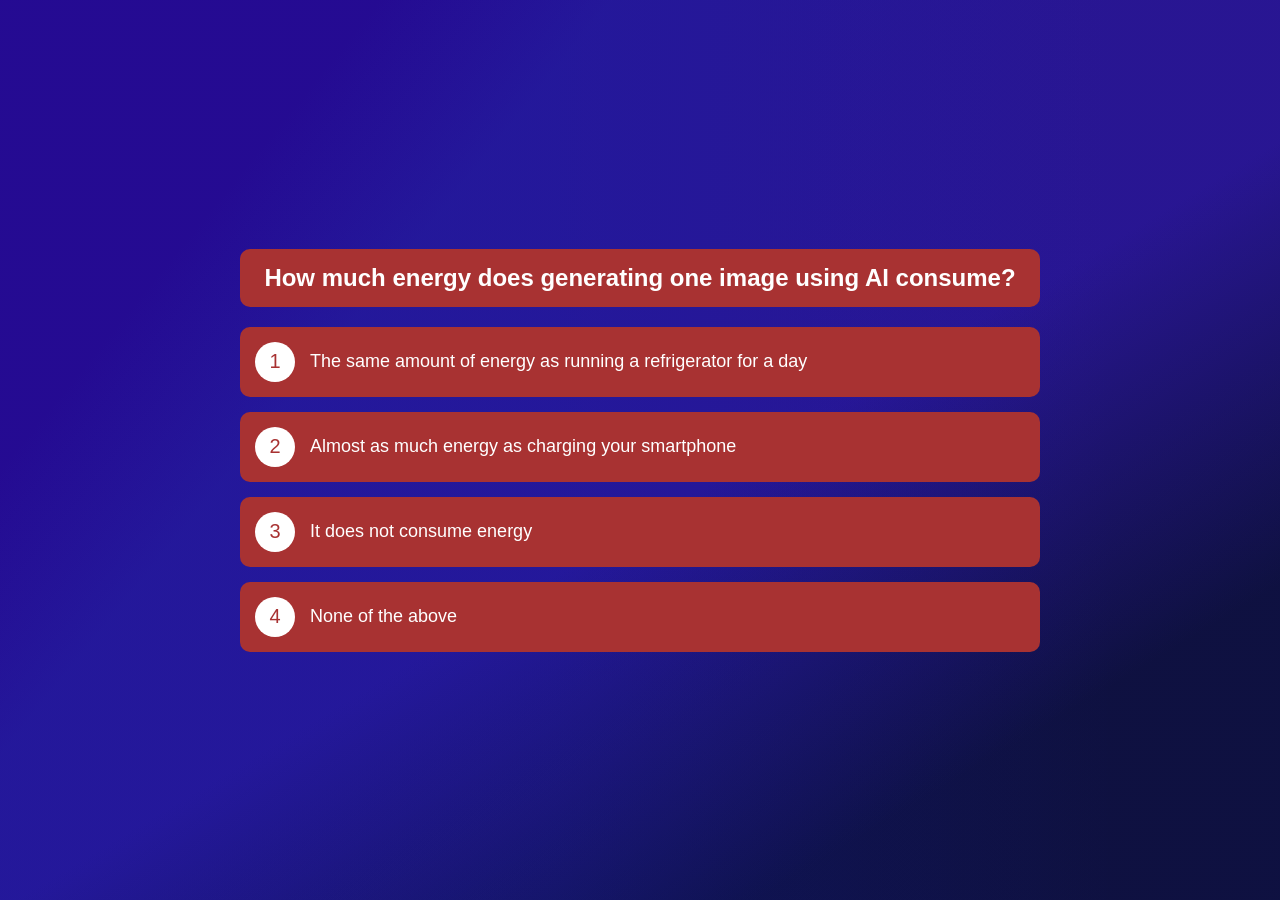
==== index.html @ 823c4abd "Initial Template" ====
<!DOCTYPE html>
<html lang="en">
<head>
    <meta charset="UTF-8">
    <meta name="viewport" content="width=device-width, initial-scale=1.0">
    <title>Responsible AI Quiz</title>
    <link rel="stylesheet" href="styles.css">
</head>
<body>
    <div class="container">
        <div id="question-box">
            <h2 id="question">How much energy does generating one image using AI consume?</h2>
            <div class="answers">
                <button class="answer-btn" data-answer="A">
                    <span class="number">1</span> The same amount of energy as running a refrigerator for a day
                </button>
                <button class="answer-btn" data-answer="B">
                    <span class="number">2</span> Almost as much energy as charging your smartphone
                </button>
                <button class="answer-btn" data-answer="C">
                    <span class="number">3</span> It does not consume energy
                </button>
                <button class="answer-btn" data-answer="D">
                    <span class="number">4</span> None of the above
                </button>
            </div>
        </div>
        <div id="result"></div>
    </div>
    <script src="script.js"></script>
</body>
</html>
---- styles.css ----
body {
    font-family: Arial, sans-serif;
    background: linear-gradient(129deg, rgba(33, 76, 188, 0.00) 18.85%, rgba(33, 76, 188, 0.20) 30.6%), 
                linear-gradient(270deg, rgba(15, 22, 186, 0.00) 13.01%, rgba(15, 22, 186, 0.20) 56.44%), 
                linear-gradient(149deg, #2A0888 54.5%, #0A0222 81.11%);
    margin: 0;
    padding: 0;
    display: flex;
    justify-content: center;
    align-items: center;
    height: 100vh;
}

.container {
    background-color: #1a1a1a00;
    padding: 30px;
    border-radius: 10px;
    box-shadow: 0 0 15px rgba(0, 0, 0, 0);
    text-align: center;
    width: 90%;
    max-width: 800px;
    color: white;
}

#question-box {
    margin-top: 20px;
}

h2 {
    background-color: #a83232;
    color: white;
    padding: 15px;
    border-radius: 10px;
    font-size: 24px;
    font-weight: bold;
}

.answers {
    display: flex;
    flex-direction: column;
    gap: 15px;
    margin-top: 20px;
}

.answer-btn {
    display: flex;
    align-items: center;
    justify-content: flex-start;
    padding: 15px;
    font-size: 18px;
    background-color: #a83232;
    color: white;
    border: none;
    border-radius: 10px;
    cursor: pointer;
    transition: background-color 0.3s ease;
}

.answer-btn:hover {
    background-color: #c0392b;
}

.answer-btn .number {
    background-color: white;
    color: #a83232;
    border-radius: 50%;
    width: 40px;
    height: 40px;
    display: inline-flex;
    align-items: center;
    justify-content: center;
    font-size: 20px;
    margin-right: 15px;
}

#result {
    margin-top: 20px;
    font-size: 22px;
}
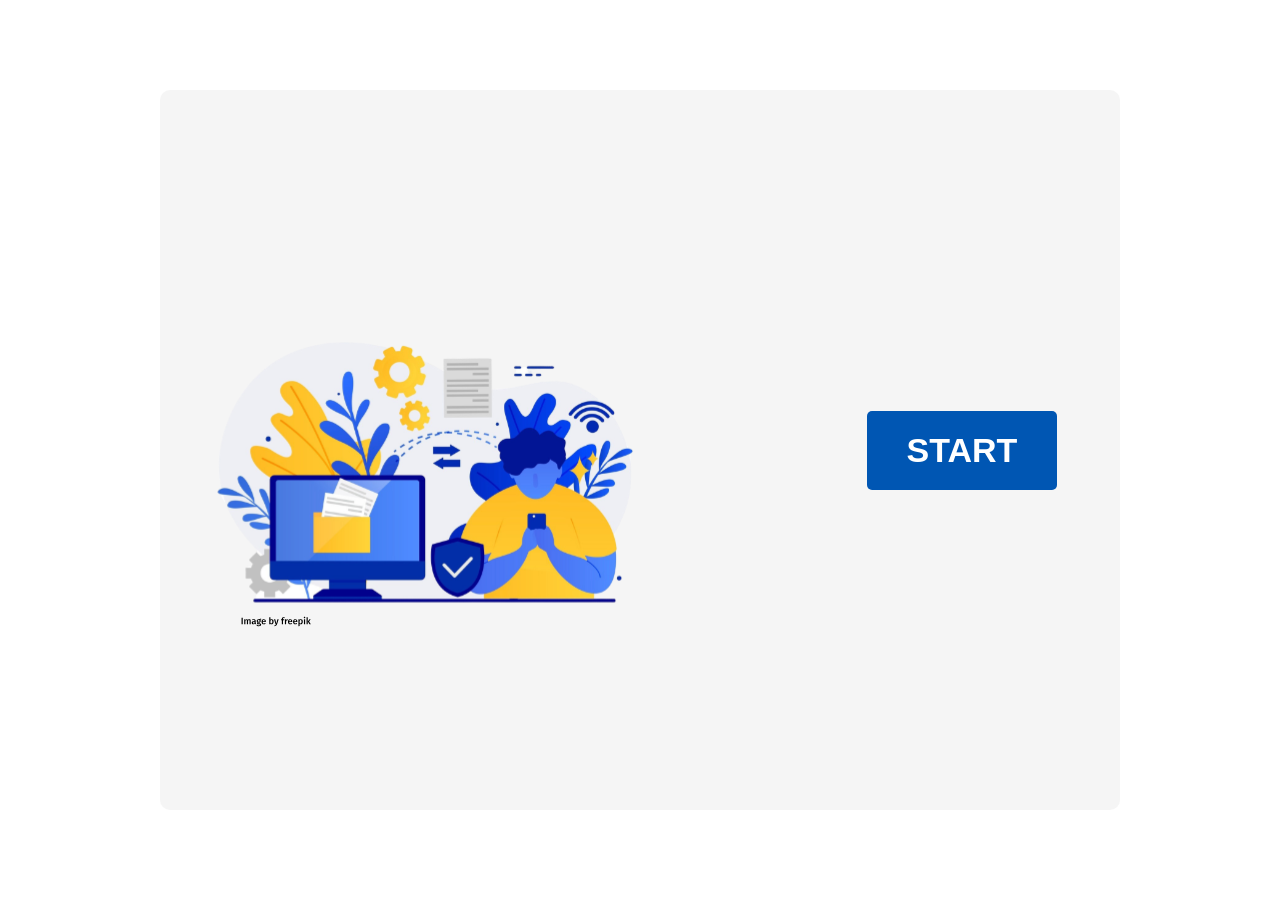
==== commit 4f70021b: "Inital pages of the quiz" ====
--- a/index.html
+++ b/index.html
@@ -3,30 +3,19 @@
 <head>
     <meta charset="UTF-8">
     <meta name="viewport" content="width=device-width, initial-scale=1.0">
-    <title>Responsible AI Quiz</title>
-    <link rel="stylesheet" href="styles.css">
+    <title>Responsible AI Activity</title>
+    <link rel="stylesheet" href="start.css">
 </head>
 <body>
     <div class="container">
-        <div id="question-box">
-            <h2 id="question">How much energy does generating one image using AI consume?</h2>
-            <div class="answers">
-                <button class="answer-btn" data-answer="A">
-                    <span class="number">1</span> The same amount of energy as running a refrigerator for a day
-                </button>
-                <button class="answer-btn" data-answer="B">
-                    <span class="number">2</span> Almost as much energy as charging your smartphone
-                </button>
-                <button class="answer-btn" data-answer="C">
-                    <span class="number">3</span> It does not consume energy
-                </button>
-                <button class="answer-btn" data-answer="D">
-                    <span class="number">4</span> None of the above
-                </button>
-            </div>
+        <div class="left">
+            <img src="start.svg" alt="Activity Start Image">
         </div>
-        <div id="result"></div>
+        <div class="right">
+            <button class="start-button">START</button>
+        </div>
     </div>
+
     <script src="script.js"></script>
 </body>
 </html>
--- a/start.css
+++ b/start.css
@@ -0,0 +1,64 @@
+* {
+    margin: 0;
+    padding: 0;
+    box-sizing: border-box;
+}
+
+body, html {
+    height: 100%;
+    display: flex;
+    justify-content: center;
+    align-items: center;
+    background-color: #ffffff;
+    font-family: Arial, sans-serif;
+}
+
+.container {
+    display: flex;
+    justify-content: space-between;
+    align-items: center;
+    width: 80%;
+    max-width: 1200px;
+    height: 80vh;
+    background-color: rgba(228, 228, 228, 0.366);
+    border-radius: 10px;
+    padding: 20px;
+}
+
+.left {
+    width: 60%;
+    display: flex;
+    justify-content: center;
+    align-items: center;
+}
+
+.left img {
+    width: 90%;
+    height: auto;
+}
+
+.right {
+    width: 30%;
+    display: flex;
+    justify-content: center;
+    align-items: center;
+}
+
+.start-button {
+    padding: 20px 40px;
+    background-color: #0056b3;
+    border: none;
+    border-radius: 5px;
+    cursor: pointer;
+    transition: background-color 0.3s;
+    color: #FFF;
+    font-family: Futura, Arial, sans-serif;
+    font-size: 34px;
+    font-style: normal;
+    font-weight: 800;
+    line-height: normal;
+}
+
+.start-button:hover {
+    background-color: #003f8a;
+}
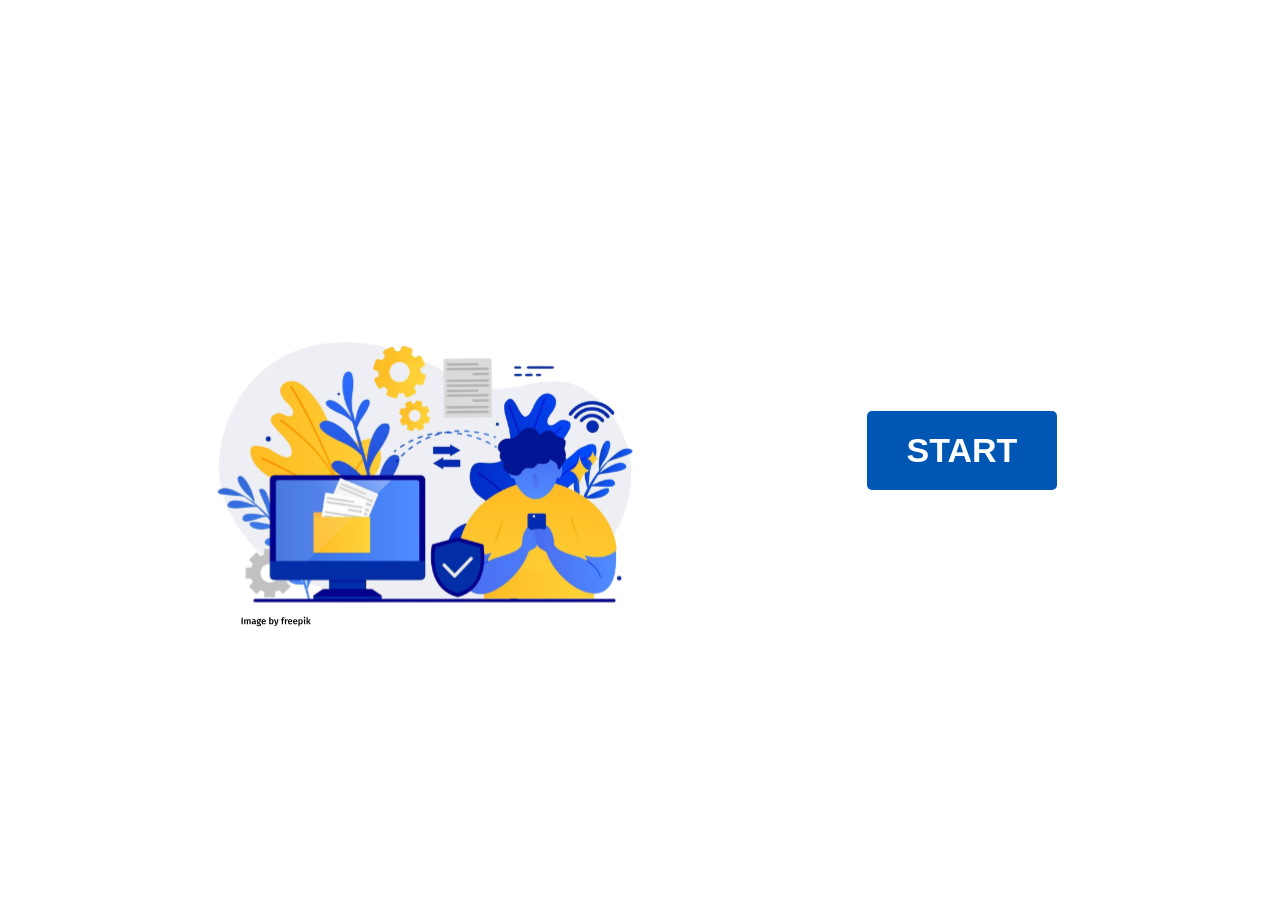
==== commit f1a6675a: "Adding Information and End pages" ====
--- a/index.html
+++ b/index.html
@@ -16,6 +16,6 @@
         </div>
     </div>
 
-    <script src="script.js"></script>
+    <script src="start.js"></script>
 </body>
 </html>
--- a/start.css
+++ b/start.css
@@ -9,7 +9,7 @@
     display: flex;
     justify-content: center;
     align-items: center;
-    background-color: #ffffff;
+    background-color: linear-gradient(122deg, rgba(192, 191, 191, 0.05) 59.79%, rgba(90, 89, 89, 0.05) 69.44%);
     font-family: Arial, sans-serif;
 }
 
@@ -19,8 +19,8 @@
     align-items: center;
     width: 80%;
     max-width: 1200px;
-    height: 80vh;
-    background-color: rgba(228, 228, 228, 0.366);
+    height: 50vh;
+    background-color: linear-gradient(122deg, rgba(192, 191, 191, 0.05) 59.79%, rgba(90, 89, 89, 0.05) 69.44%);
     border-radius: 10px;
     padding: 20px;
 }
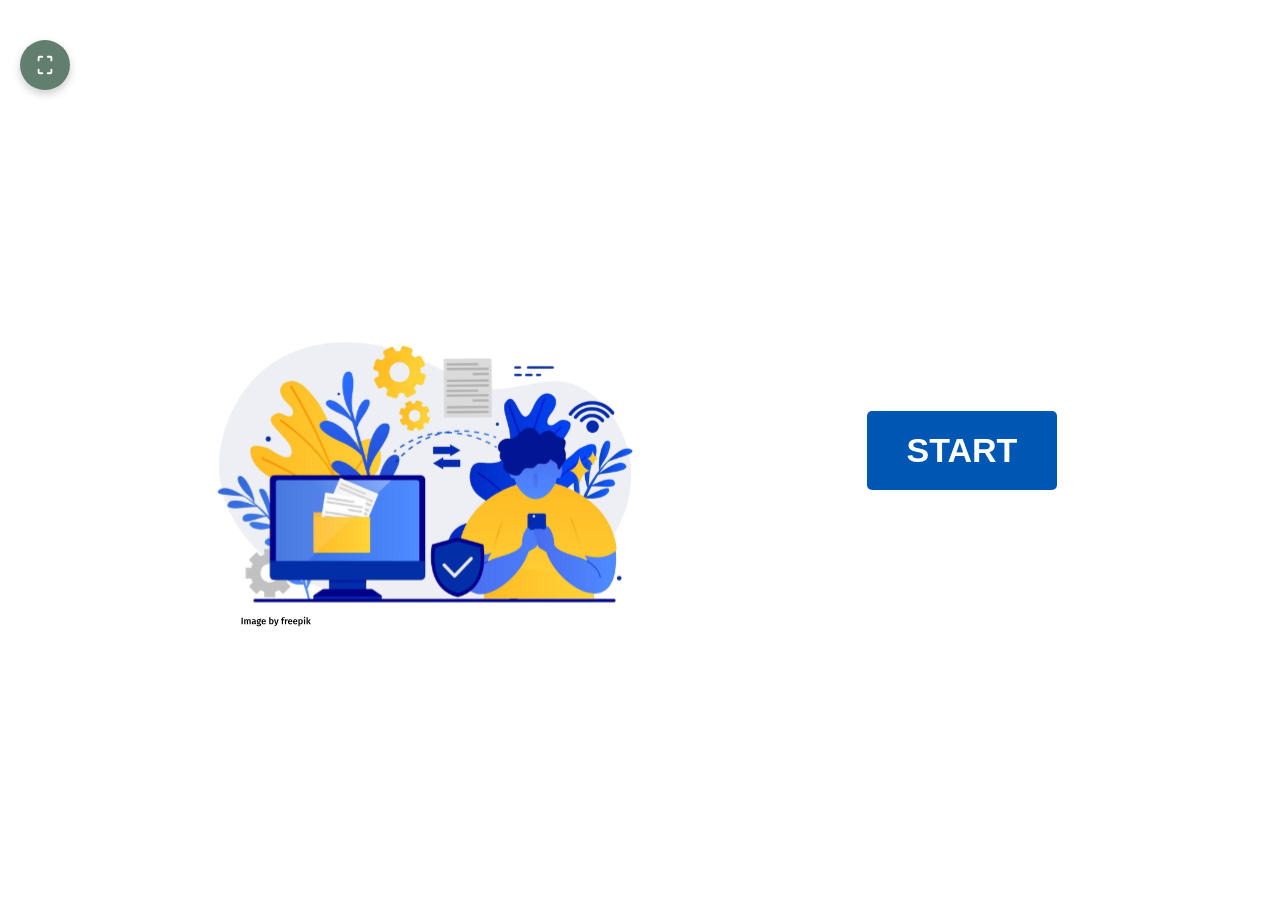
==== commit f88c114d: "adding full screen" ====
--- a/index.html
+++ b/index.html
@@ -5,6 +5,8 @@
     <meta name="viewport" content="width=device-width, initial-scale=1.0">
     <title>Responsible AI Activity</title>
     <link rel="stylesheet" href="start.css">
+    <link rel="stylesheet" href="https://cdnjs.cloudflare.com/ajax/libs/font-awesome/6.0.0-beta3/css/all.min.css">
+    <link rel="stylesheet" href="fullscreen.css">
 </head>
 <body>
     <div class="container">
@@ -17,5 +19,10 @@
     </div>
 
     <script src="start.js"></script>
+    <script src="fullscreen.js"></script>
+    <button class="fullscreen-btn" onclick="toggleFullscreen()" title="Toggle Fullscreen">
+        <!-- icon is provided by fullscreen.js (unicode) but keep markup for accessibility -->
+        <span style="font-size:20px;line-height:0;">⤢</span>
+    </button>
 </body>
 </html>
--- a/fullscreen.css
+++ b/fullscreen.css
@@ -0,0 +1,28 @@
+.fullscreen-btn {
+    position: fixed;
+    top: 40px;
+    left: 20px;
+    z-index: 1000;
+    background-color: rgb(98, 126, 110);
+    border: none;
+    color: white;
+    font-size: 20px;
+    border-radius: 50%;
+    width: 50px;
+    height: 50px;
+    cursor: pointer;
+    box-shadow: 0 4px 8px rgba(0, 0, 0, 0.2);
+    display: flex;
+    align-items: center;
+    justify-content: center;
+    transition: background-color 0.3s ease, transform 0.2s ease;
+}
+
+.fullscreen-btn:hover {
+    background-color: rgb(78, 106, 90);
+    transform: scale(1.05);
+}
+
+.fullscreen-btn:active {
+    transform: scale(0.95);
+}
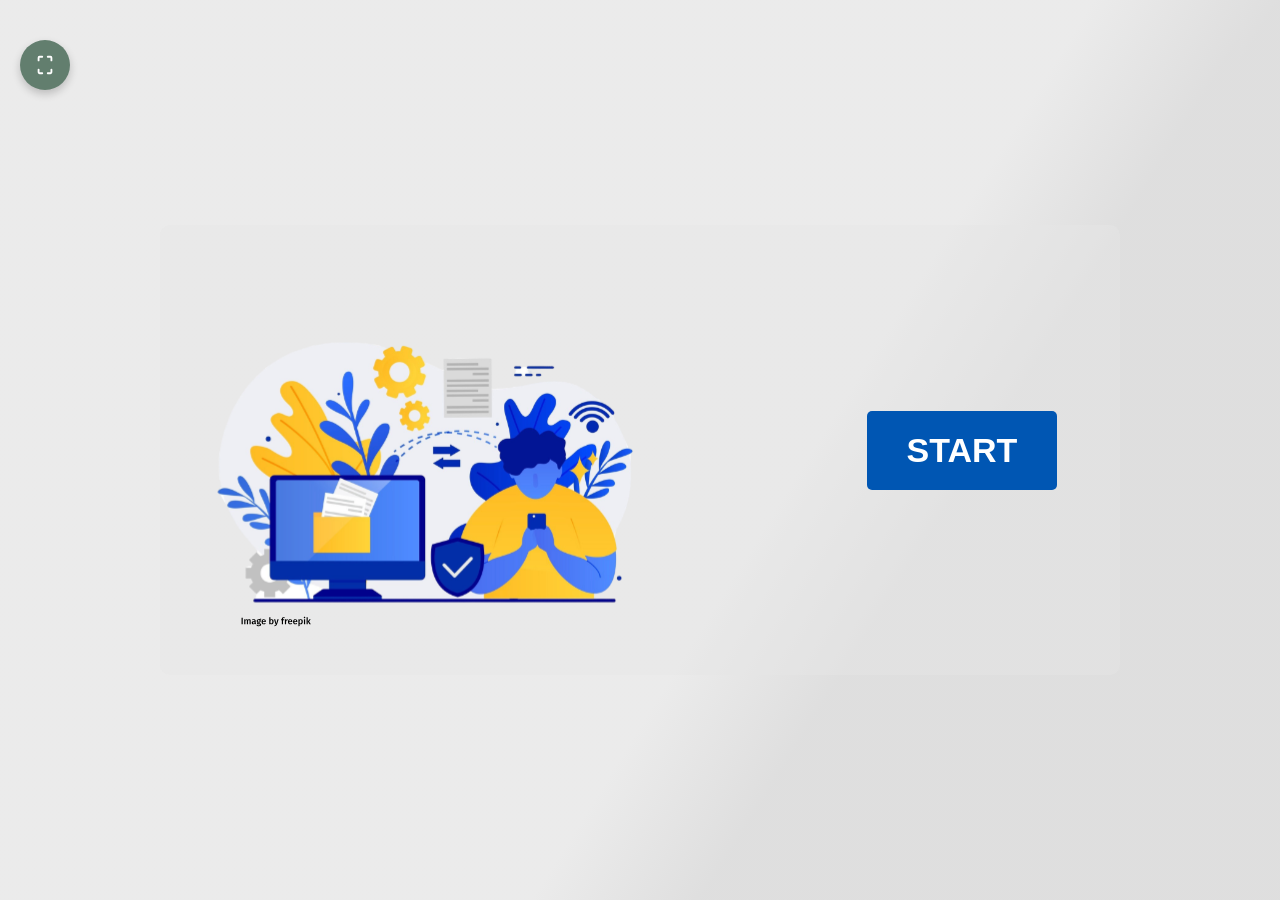
==== commit f5999c28: "deleting unnecessary files" ====
--- a/index.html
+++ b/index.html
@@ -5,7 +5,6 @@
     <meta name="viewport" content="width=device-width, initial-scale=1.0">
     <title>Responsible AI Activity</title>
     <link rel="stylesheet" href="start.css">
-    <link rel="stylesheet" href="https://cdnjs.cloudflare.com/ajax/libs/font-awesome/6.0.0-beta3/css/all.min.css">
     <link rel="stylesheet" href="fullscreen.css">
 </head>
 <body>
@@ -20,9 +19,5 @@
 
     <script src="start.js"></script>
     <script src="fullscreen.js"></script>
-    <button class="fullscreen-btn" onclick="toggleFullscreen()" title="Toggle Fullscreen">
-        <!-- icon is provided by fullscreen.js (unicode) but keep markup for accessibility -->
-        <span style="font-size:20px;line-height:0;">⤢</span>
-    </button>
 </body>
 </html>
--- a/start.css
+++ b/start.css
@@ -9,7 +9,8 @@
     display: flex;
     justify-content: center;
     align-items: center;
-    background-color: linear-gradient(122deg, rgba(192, 191, 191, 0.05) 59.79%, rgba(90, 89, 89, 0.05) 69.44%);
+    background-color: #f1f1f1;
+    background-image: linear-gradient(122deg, rgba(192, 191, 191, 0.12) 59.79%, rgba(90, 89, 89, 0.12) 69.44%);
     font-family: Arial, sans-serif;
 }
 
@@ -20,7 +21,7 @@
     width: 80%;
     max-width: 1200px;
     height: 50vh;
-    background-color: linear-gradient(122deg, rgba(192, 191, 191, 0.05) 59.79%, rgba(90, 89, 89, 0.05) 69.44%);
+    background-color: rgba(228, 228, 228, 0.455);
     border-radius: 10px;
     padding: 20px;
 }
